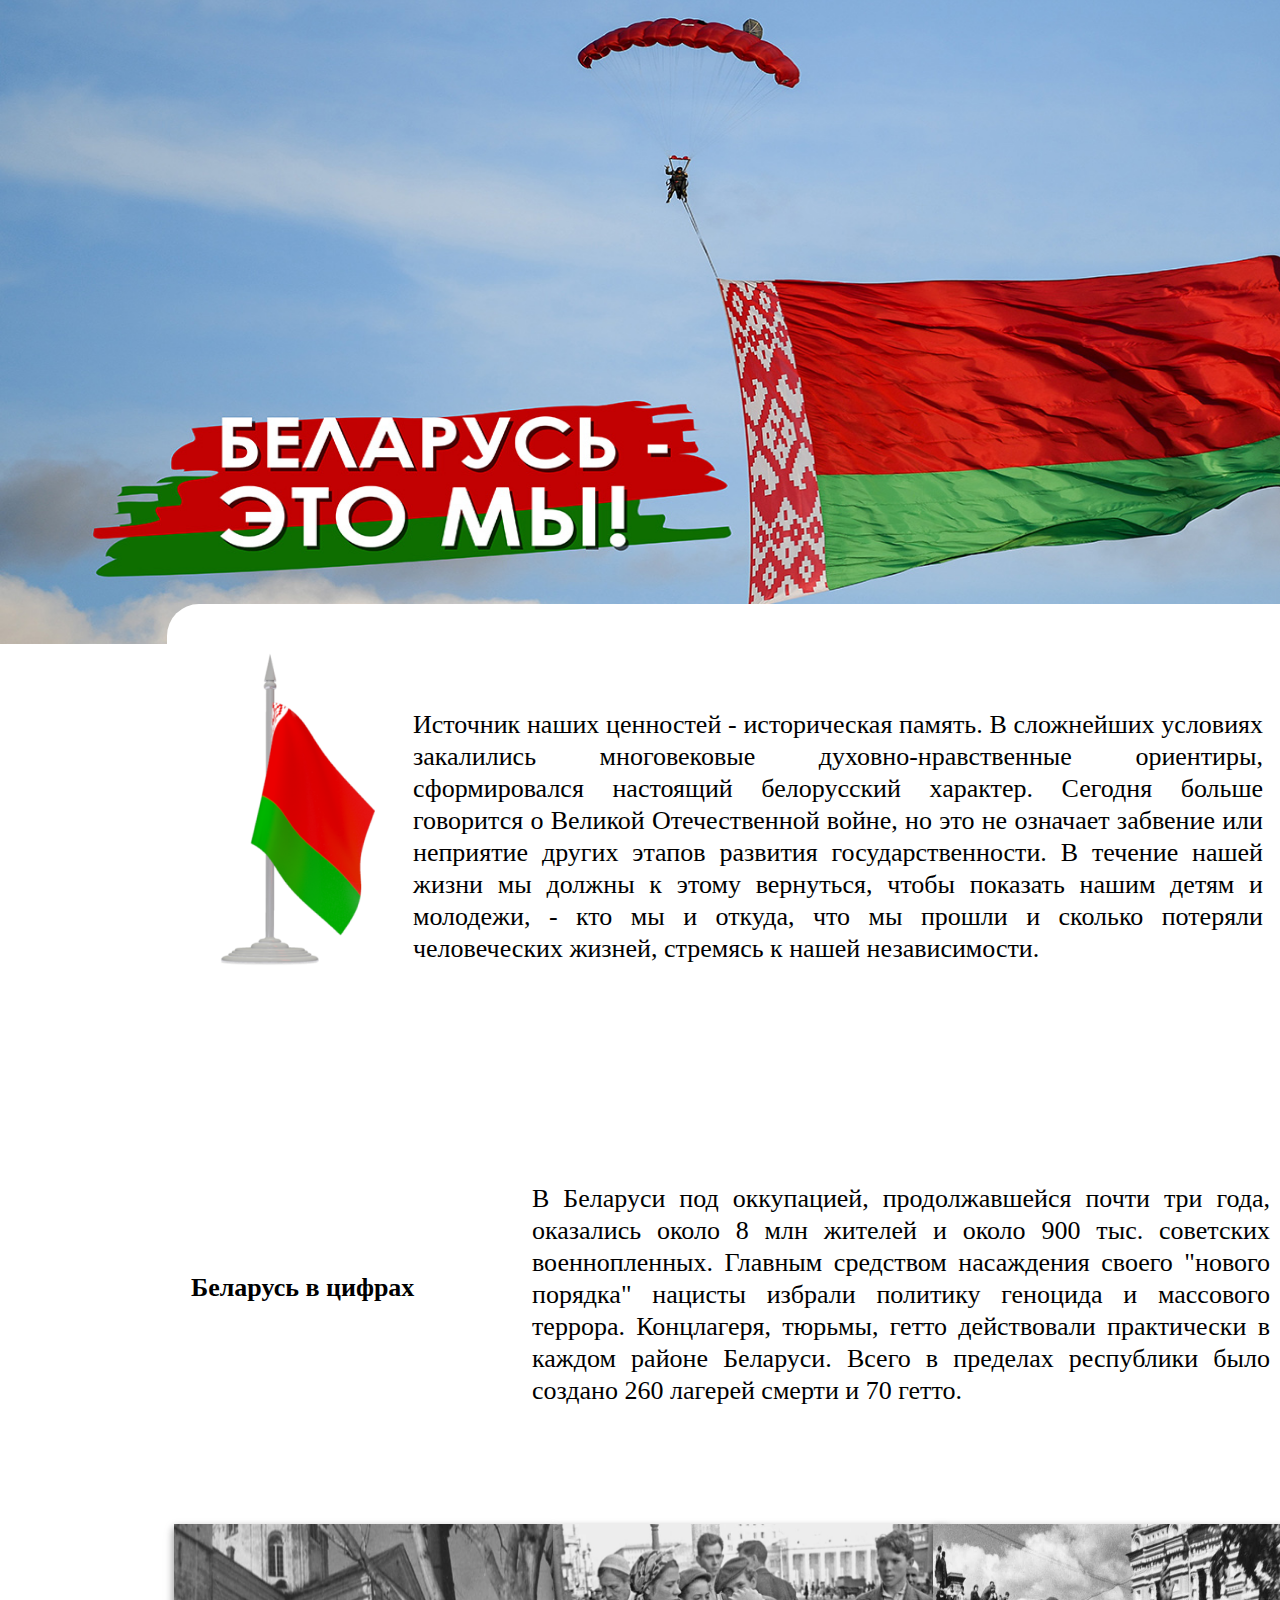
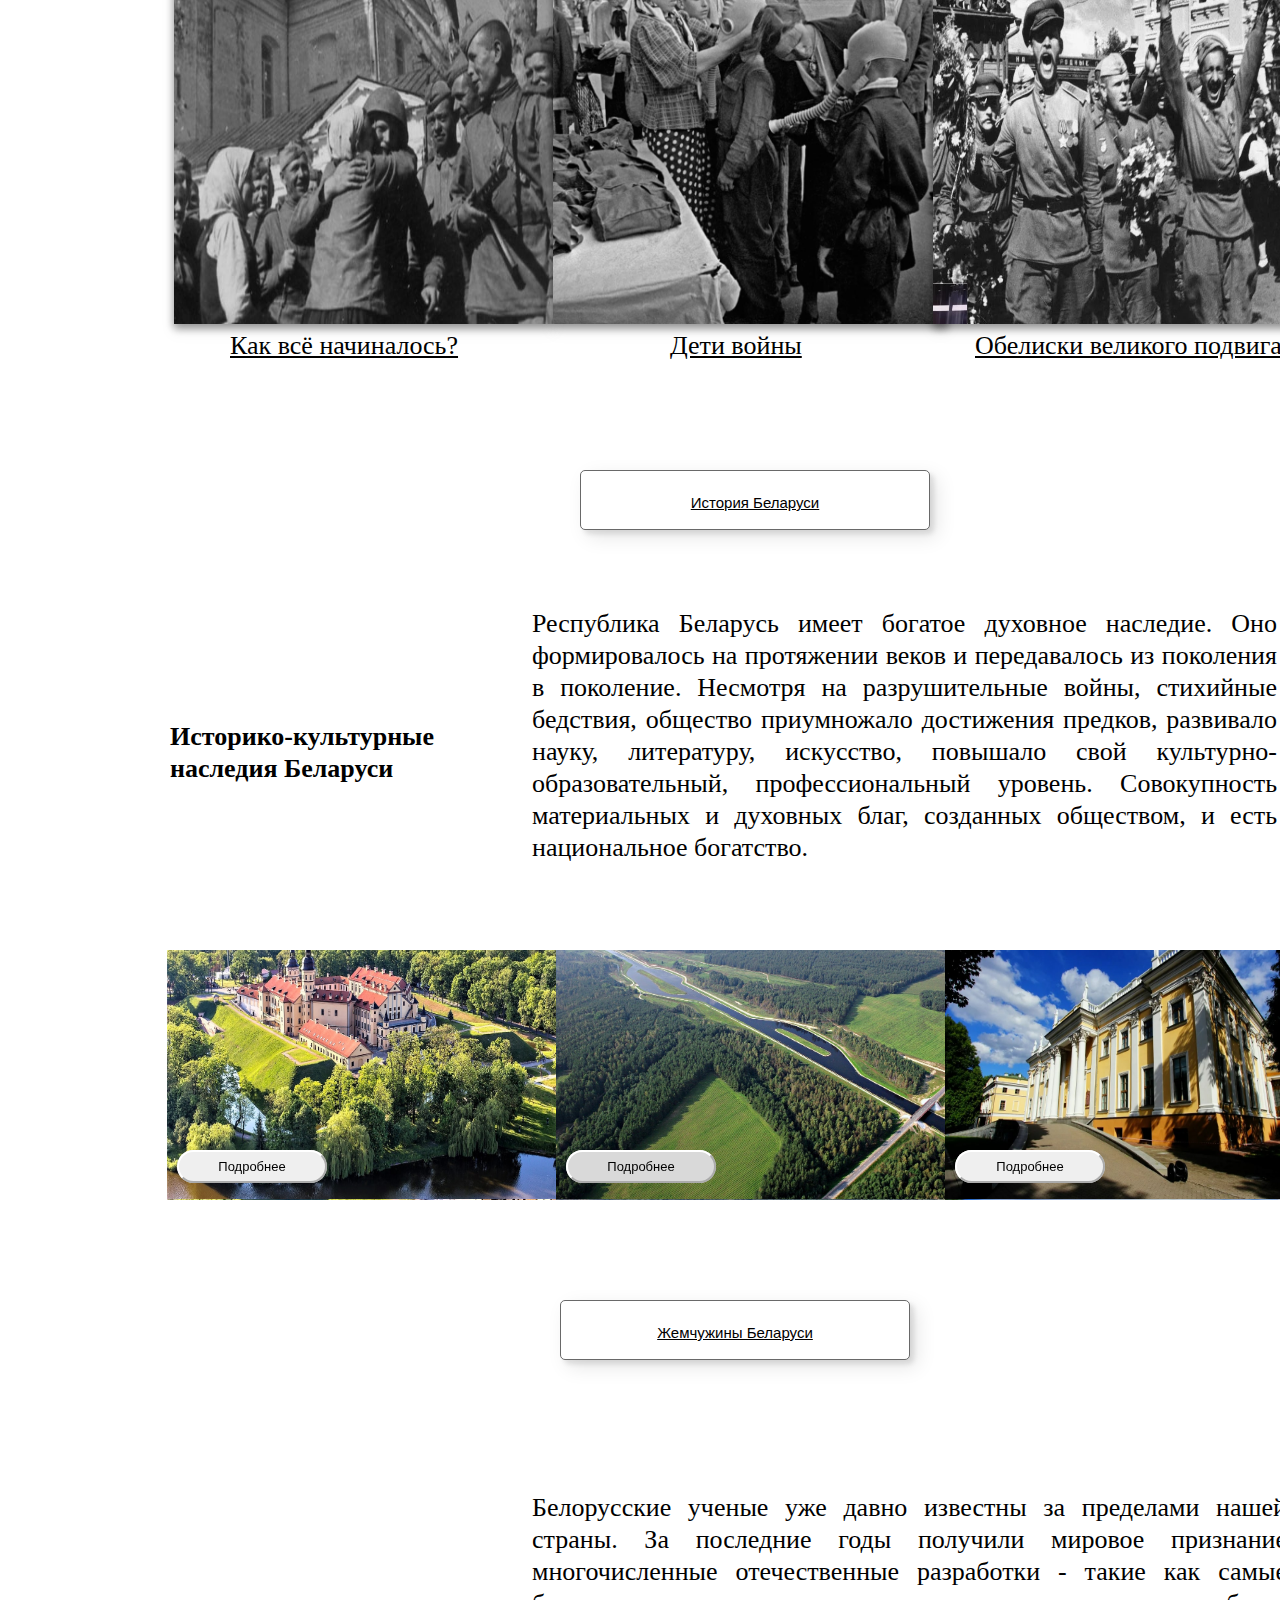
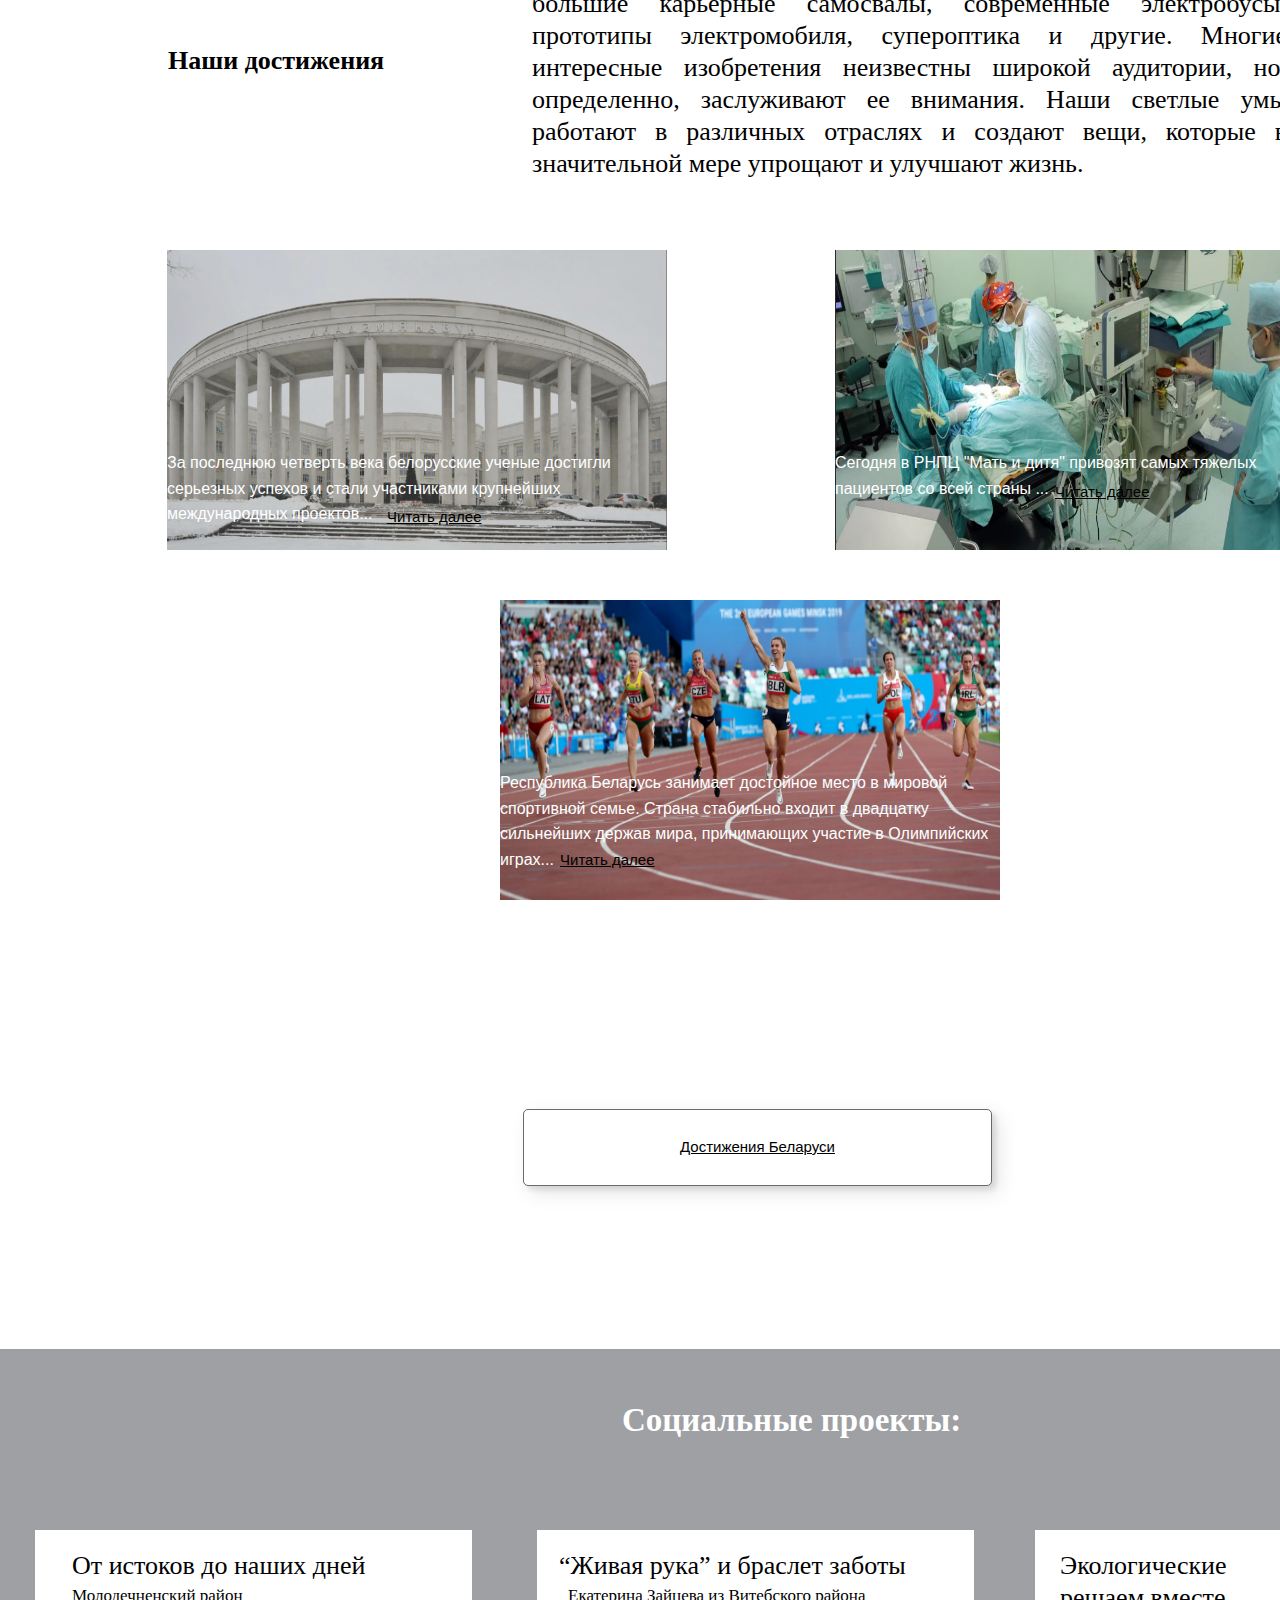
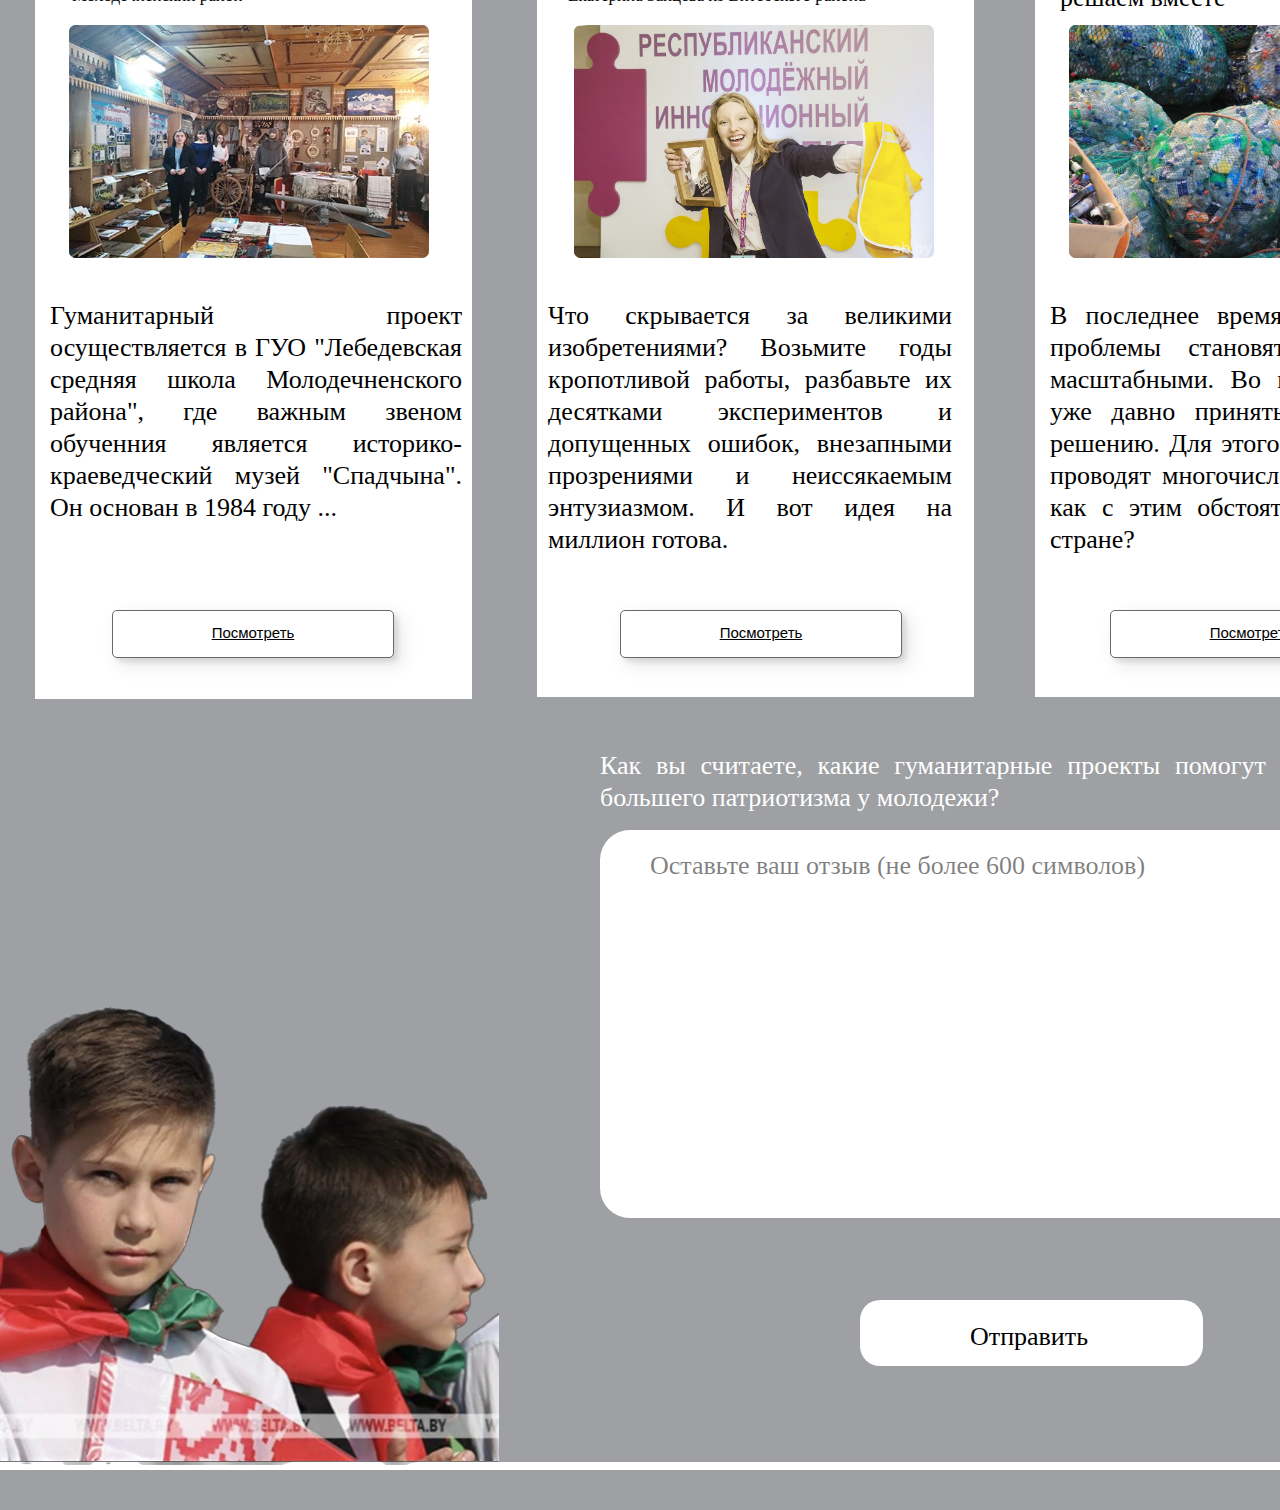
==== blr.html @ 34e5e0f8 "done" ====
<!DOCTYPE html>
<html lang="en">
<head>
    <meta charset="UTF-8">
    <title>Беларусь</title>
    <link rel="stylesheet" href="bllr.css">
    <link rel="stylesheet" href="itc-slider.css">
    <link rel="stylesheet" href="slider2.css">
    <script src="itc-slider.js" defer ></script>
    <style>
        *,
        *::before,
        *::after {
            box-sizing: border-box;
        }

        body {
            margin: 0;
            font-family: -apple-system, BlinkMacSystemFont, 'Segoe UI', Roboto,
            'Helvetica Neue', Arial, sans-serif, 'Apple Color Emoji', 'Segoe UI Emoji',
            'Segoe UI Symbol';
        }
        .slider_wrap * {
            box-sizing: border-box;
            -moz-box-sizing: border-box;
            -webkit-box-sizing: border-box;
        }
        .slider-item img { max-width: 100%;}

        .container {
            max-width: 700px;
            margin: 0 auto;
        }

        .slider__wrapper {
            overflow: hidden;
        }

        .slider__item {
            flex: 0 0 33.3333333333%;
            max-width: 33.3333333333%;
            height: 250px;
            display: flex;
            justify-content: center;
            align-items: center;
            color: rgba(255,255,255, 0.8);
            font-size: 7rem;
        }

        .slider__item:nth-child(1) {
        }

        .slider__item:nth-child(2) {
        }

        .slider__item:nth-child(3) {
        }

        .slider__item:nth-child(4) {
        }

        .slider__item:nth-child(5) {
        }
    </style>

</head>
<body>
<img class="fon1" src="fon.jpg" alt="">

<div class="bigt1"></div>
<img class="flag" src="flag.png" alt="">
<div class="txt4">Источник наших ценностей - историческая память. В сложнейших условиях закалились многовековые духовно-нравственные ориентиры, сформировался настоящий белорусский характер. Сегодня больше говорится о Великой Отечественной войне, но это не означает забвение или неприятие других этапов развития государственности. В течение нашей жизни мы должны к этому вернуться, чтобы показать нашим детям и молодежи, - кто мы и откуда, что мы прошли и сколько потеряли человеческих жизней, стремясь к нашей независимости.</div>
<div class="txt5">Беларусь в цифрах</div>
<div class="txt6">В Беларуси под оккупацией, продолжавшейся почти три года, оказались около 8 млн жителей и около 900 тыс. советских военнопленных. Главным средством насаждения своего "нового порядка" нацисты избрали политику геноцида и массового террора. Концлагеря, тюрьмы, гетто действовали практически в каждом районе Беларуси. Всего в пределах республики было создано 260 лагерей смерти и 70 гетто.</div>
<img class="foto1" src="php3.jpg" alt="">
<img class="foto2" src="php1.jpg" alt="">
<img class="foto3" src="php2.jpg" alt="">
<a href="nachalo.html" class="txtf1">Как всё начиналось?</a>
<a href="index.html" class="txtf2">Дети войны</a>
<a href="obeliski.html" class="txtf3">Обелиски великого подвига</div>
<a href="https://www.youtube.com/watch?v=dDoHFLWP3jY&feature=youtu.be" class="custom-btn btn-1">История Беларуси</a>
<div class="txt7">Историко-культурные наследия Беларуси </div>
<div class="txt8">Республика Беларусь имеет богатое духовное наследие. Оно формировалось на протяжении веков и передавалось из поколения в поколение. Несмотря на разрушительные войны, стихийные бедствия, общество приумножало достижения предков, развивало науку, литературу, искусство, повышало свой культурно-образовательный, профессиональный уровень. Совокупность материальных и духовных благ, созданных обществом, и есть национальное богатство. </div>

<!-- Модальный -->
<div id="myModal" class="modal">

    <!-- Модальное содержание -->
    <div class="modal-content">
        <span class="close">&times;</span>
        <p>Самая популярная достопримечательность Беларуси, резиденция известного рода Радзивиллов, внесенная в Список всемирного наследия ЮНЕСКО, является выдающимся примером оборонительного зодчества XVI-XVII веков. Сочетание готики, барокко и ренессанса сделало замок уникальным сооружением в Европе.</p>
    </div>

</div>
<div id="myModal_1" class="modal">

    <!-- Модальное содержание -->
    <div class="modal-content">
        <span class="close">&times;</span>
        <p>Чудо инженерной мысли ХIХ века - искусственный водный путь, связавший Балтийское и Черное моря - входит в мировую тройку наравне с каналом Гота в Швеции и Каледонским в Великобритании. Здесь можно увидеть уникальные гидротехнические сооружения, отправиться в путешествие на теплоходе или байдарке по живописным и экологически чистым местам.</p>
    </div>

</div>
<div id="myModal_2" class="modal">

    <!-- Модальное содержание -->
    <div class="modal-content">
        <span class="close">&times;</span>
        <p>Гомельский дворец, возвышающийся на берегу реки, некогда принадлежал одному из фаворитов Екатерины II - графу Петру Румянцеву-Задунайскому. В XIX веке имение купил известный полководец Иван Паскевич, собравший здесь богатейшую коллекцию произведений искусства и антиквариата. Последней владелицей резиденции была княгиня Ирина Паскевич - автор первого перевода романа Льва Толстого "Война и мир" на французский язык.</p>
    </div>

</div>
<div id="myModal_3" class="modal">

    <!-- Модальное содержание -->
    <div class="modal-content">
        <span class="close">&times;</span>
        <p>Собор Софии Премудрости Божией - один из самых ранних православных храмов в Европе и первый каменный в Беларуси, претендует на внесение в Список всемирного наследия ЮНЕСКО. Возведенный в 1044 - 1066 годах по распоряжению князя Всеслава Чародея, он олицетворял независимое и могущественное Полоцкое княжество. Собор появился после своих "старших сестер" в Киеве и Новгороде, построенных по образцу собора в Константинополе, и стал четвертым в мире храмом Святой Софии.</p>
    </div>

</div>
<div id="myModal_4" class="modal">

    <!-- Модальное содержание -->
    <div class="modal-content">
        <span class="close">&times;</span>
        <p>За сказочную красоту и особую утонченность неоготический замок в Коссово называли "рыцарской грезой". На протяжении столетий им владели влиятельные династии: Хрептовичи, Сангушки, Флемминги, Чарторыйские, Сапеги. Но "золотой век" имения наступил во времена богатого промышленника графа Вандолина Пусловского, который первым в Беларуси внедрил в производство паровую машину.</p>
    </div>

</div>
<div class="container">
    <div class="slider" data-slider="itc-slider" data-loop="true">
        <div class="slider__wrapper">
            <div class="slider__items">
                <div class="slider__item">
                    <div class="slf1">
                        <img class="f1" src="sl1.jpg" alt="">
                        <div class="trg1"></div>
                        <button class="cont" id="myBtn">Подробнее</button>
                    </div>
                </div>
                <div class="slider__item">
                    <div class="slf2">
                        <img class="f2" src="sl2.jpg" alt="">
                        <div class="trg2"></div>
                        <button class="cont_1" id="myBtn_1">Подробнее</button>
                    </div>
                </div>
                <div class="slider__item">
                    <div class="slf3">
                        <img class="f3" src="sl3.jpg" alt="">
                        <div class="trg3"></div>
                        <button class="cont_2" id="myBtn_2">Подробнее</button>
                    </div>
                </div>
                <div class="slider__item">
                    <div class="slf4">
                        <img class="f4" src="sl4.jpg" alt="">
                        <div class="trg4"></div>
                        <button class="cont_3" id="myBtn_3">Подробнее</button>
                    </div>
                </div>
                <div class="slider__item">
                    <div class="slf5">
                        <img class="f5" src="sl5.jpg" alt="">
                        <div class="trg5"></div>
                        <button class="cont_4" id="myBtn_4">Подробнее</button>
                    </div>
                </div>
            </div>
        </div>
        <button class="slider__control" data-slide="next"></button>
    </div>

</div>
<a  href="https://www.youtube.com/watch?v=27J92pxKyrw&feature=youtu.be" class="custom-btnn btn-2">Жемчужины Беларуси</a>

<a href="https://www.youtube.com/watch?v=vyTHrVzmOT0&feature=youtu.be" class="custom-btnnn btn-3">Достижения Беларуси</a>

<div class="txt21">Наши достижения</div>
<div class="txt22">Белорусские ученые уже давно известны за пределами нашей страны. За последние годы получили мировое признание многочисленные отечественные разработки - такие как самые большие карьерные самосвалы, современные электробусы, прототипы электромобиля, супероптика и другие. Многие интересные изобретения неизвестны широкой аудитории, но, определенно, заслуживают ее внимания.
    Наши светлые умы работают в различных отраслях и создают вещи, которые в значительной мере упрощают и улучшают жизнь.</div>

<div class="ssilka1">
    <img class="razm" src="nayka.png" alt="">
    <div class="stat">За последнюю четверть века белорусские ученые достигли серьезных успехов и стали участниками крупнейших международных проектов...</div>
    <a href="nayka2.html" class="but2">Читать далее</a>
</div>

<div class="ssilka2">
    <img class="razm" src="medicine.png" alt="">
    <div class="med">Сегодня в РНПЦ "Мать и дитя" привозят самых тяжелых пациентов со всей страны ...</div>
    <a href="nayka.html" class="but3">Читать далее</a>
</div>
<div class="ssilka3">
    <img class="razm" src="sport.png" alt="">
    <div class="sport">Республика Беларусь занимает достойное место в мировой спортивной семье. Страна стабильно входит в двадцатку сильнейших держав мира, принимающих участие в Олимпийских играх...</div>
    <a href="sport.html" class="but4">Читать далее</a>
</div>



<div class="niz"></div>
<div class="niz2"></div>
<div class="bud">Социальные проекты:</div>
<div class="triangle4"></div>
<img class="lydi" src="lydi.jpg" alt="">
<div class="txt40">От истоков до наших дней </div>
<div class="txt41">Молодечненский район</div>
<div class="txt42">Гуманитарный проект осуществляется в ГУО "Лебедевская средняя школа Молодечненского района", где важным звеном обученния является историко-краеведческий музей "Спадчына". Он основан в 1984 году ...</div>

<a href="https://www.belarus.by/ru/press-center/humanitarian-cooperation/projects/gumanitarnyj-proekt-ot-istokov-do-nashix-dnej_i_0000145325.html" class="custom-btnnnnnn btn-6">Посмотреть</a>



<div class="triangle5"></div>
<div class="txt50">“Живая рука” и браслет заботы </div>
<img class="baba" src="baba.jpg" alt="">
<div class="txt51">Екатерина Зайцева из Витебского района</div>
<div class="txt52">Что скрывается за великими изобретениями? Возьмите годы кропотливой работы, разбавьте их десятками экспериментов и допущенных ошибок, внезапными прозрениями и неиссякаемым энтузиазмом. И вот идея на миллион готова. </div>

<a href="https://www.sb.by/articles/nuzhno-nou-khau-ono-u-nas-est.html" class="custom-btnnnn btn-4">Посмотреть</a>

<div class="triangle6"></div>
<div class="txt60">Экологические проблемы-решаем вместе</div>
<div class="txt61">В последнее время экологические проблемы становятся все более масштабными. Во многих странах уже давно приняты меры по их решению. Для этого издают законы, проводят многочисленные акции. А как с этим обстоят дела в нашей стране?</div>

<a href="https://teenage.by/article/reshaem-jekologicheskie-problemy-vmeste" class="custom-btnnnnn btn-5">Посмотреть</a>
<img class="gryaz" src="gryaz.jpg" alt="">


<div class="opros">Как вы считаете, какие гуманитарные проекты помогут в развитии большего патриотизма у молодежи?</div>
<img class="sticker" src="sticker.webp" alt="">
<div class="opros1"></div>
<div class="opros2">Оставьте ваш отзыв (не более 600 символов)</div>
<div class="opros3"></div>
<div class="opros4">Отправить</div>


<script src="slider2.js"></script>
<script src="modal.js"></script>
</body>
</html>
---- bllr.css ----
body {
    margin: 0;
    font-size: 15px;
    line-height: 1.6;
    box-sizing: border-box;
}
.block1{
    left: 500px;
}
.container{
    width: 100%;
    max-width: 1440px;
    margin: 0 auto;
}
.fon1{
    /* 23-09-20-7 1 */

    position: absolute;
    width: 1518px;
    height: 665px;
    left: 0px;
    top: -21px;

}
.triangle1{
    /* Rectangle 22 */

    position: absolute;
    width: 267px;
    height: 45px;
    left: 21px;
    top: 536px;

    background: #D9D9D9;

}
.triangle2{
    /* Rectangle 21 */

    position: absolute;
    width: 267px;
    height: 45px;
    left: 309px;
    top: 536px;

    background: #D9D9D9;

}
.triangle3{
    /* Rectangle 20 */

    position: absolute;
    width: 267px;
    height: 45px;
    left: 597px;
    top: 536px;

    background: #D9D9D9;

}
.txt1{
    /* Беларусь в цифрах */

    position: absolute;
    width: 260px;
    height: 32px;
    left: 22px;
    top: 543px;

    font-family: 'Montserrat';
    font-style: normal;
    font-weight: 400;
    font-size: 26px;
    line-height: 32px;
    /* identical to box height */

    color: #000000;


}
.txt2{
    /* Наследия Беларуси */

    position: absolute;
    width: 271px;
    height: 32px;
    left: 309px;
    top: 543px;

    font-family: 'Montserrat';
    font-style: normal;
    font-weight: 400;
    font-size: 26px;
    line-height: 32px;
    /* identical to box height */

    color: #000000;


}
.txt3{
    /* Наши достижения */

    position: absolute;
    width: 252px;
    height: 32px;
    left: 597px;
    top: 543px;

    font-family: 'Montserrat';
    font-style: normal;
    font-weight: 400;
    font-size: 26px;
    line-height: 32px;
    /* identical to box height */

    color: #000000;
}
.bigt1{
    /* Rectangle 2 */

    position: absolute;
    width: 1167px;
    height: 4002px;
    left: 167px;
    top: 604px;

    background: #FFFFFF;
    border-radius: 32px;

}
.txt4{
    /* Источник наших ценностей - историческая память. В сложнейших условиях закалились многовековые духовно-нравственные ориентиры, сформировался настоящий белорусский характер. Сегодня больше говорится о Великой Отечественной войне, но это не означает забвение или неприятие других этапов развития государственности. В течение нашей жизни мы должны к этому вернуться, чтобы показать нашим детям и молодежи, - кто мы и откуда, что мы прошли и сколько потеряли человеческих жизней, стремясь к нашей независимости. */

    position: absolute;
    width: 850px;
    height: 320px;
    left: 413px;
    top: 709px;

    font-family: 'Montserrat';
    font-style: normal;
    font-weight: 400;
    font-size: 26px;
    line-height: 32px;
    text-align: justify;

    color: #000000;
}
.flag{
    /* by_flagpole_640 1 */

    position: absolute;
    width: 178px;
    height: 354px;
    left: 199px;
    top: 635px;
}
.txt5{
    /* Беларусь в цифрах */

    position: absolute;
    width: 268px;
    height: 32px;
    left: 191px;
    top: 1272px;

    font-family: 'Montserrat';
    font-style: normal;
    font-weight: 600;
    font-size: 26px;
    line-height: 32px;
    /* identical to box height */

    color: #000000;
}
.txt6{
    /* В Беларуси под оккупацией, продолжавшейся почти три года, оказались около 8 млн жителей и около 900 тыс. советских военнопленных. Главным средством насаждения своего "нового порядка" нацисты избрали политику геноцида и массового террора. Концлагеря, тюрьмы, гетто действовали практически в каждом районе Беларуси. Всего в пределах республики было создано 260 лагерей смерти и 70 гетто. */

    position: absolute;
    width: 738px;
    height: 288px;
    left: 532px;
    top: 1183px;

    font-family: 'Montserrat';
    font-style: normal;
    font-weight: 400;
    font-size: 26px;
    line-height: 32px;
    text-align: justify;

    color: #000000;
}
.foto1{
    /* Rectangle 3 */

    position: absolute;
    width: 379px;
    height: 400px;
    left: 174px;
    top: 1524px;


    filter: drop-shadow(0px 4px 4px rgba(0, 0, 0, 0.25)) drop-shadow(0px 4px 4px rgba(0, 0, 0, 0.25));

}
.foto2{
    /* Rectangle 4 */

    position: absolute;
    width: 395px;
    height: 400px;
    left: 553px;
    top: 1524px;

    filter: drop-shadow(0px 4px 4px rgba(0, 0, 0, 0.25)) drop-shadow(0px 4px 4px rgba(0, 0, 0, 0.25));

}
.foto3{
    /* Rectangle 5 */

    position: absolute;
    width: 393px;
    height: 400px;
    left: 933px;
    top: 1524px;

    filter: drop-shadow(0px 4px 4px rgba(0, 0, 0, 0.25)) drop-shadow(0px 4px 4px rgba(0, 0, 0, 0.25));

}
.txtf1{
    /* Как всё начиналось? */

    position: absolute;
    width: 283px;
    height: 32px;
    left: 230px;
    top: 1930px;

    font-family: 'Montserrat';
    font-style: normal;
    font-weight: 400;
    font-size: 26px;
    line-height: 32px;
    /* identical to box height */

    color: #000000;


}
.txtf2{
    /* Дети войны */

    position: absolute;
    width: 161px;
    height: 32px;
    left: 670px;
    top: 1930px;

    font-family: 'Montserrat';
    font-style: normal;
    font-weight: 400;
    font-size: 26px;
    line-height: 32px;
    /* identical to box height */

    color: #000000;


}
.txtf3{
    /* Обелиски великого подвига */

    position: absolute;
    width: 404px;
    height: 32px;
    left: 975px;
    top: 1930px;

    font-family: 'Montserrat';
    font-style: normal;
    font-weight: 400;
    font-size: 26px;
    line-height: 32px;
    /* identical to box height */

    color: #000000;


}

.custom-btn {
    text-align: center;
    top: 2070px;
    left: 580px;
    padding: 20px 40px;
    width: 350px;
    height: 60px;
    color: #fff;
    border-radius: 5px;

    font-family: 'Lato', sans-serif;
    font-weight: 500;
    cursor: pointer;
    transition: all 0.3s ease;
    position: relative;
    display: inline-block;
    box-shadow:inset 2px 2px 2px 0px rgba(255,255,255,.5),
    7px 7px 20px 0px rgba(0,0,0,.1),
    4px 4px 5px 0px rgba(0,0,0,.1);
    outline: none;
}
.btn-1 {
    background: white;
    background: white;
    color: black;
    border: 1px solid dimgray;

}
.btn-1:hover {
    background: dimgray;
    color:white;
    border: 1px solid dimgray;

}
.custom-btnn {
    position: absolute;
    display: flex;
    align-items: center;
    justify-content: center;
    padding: 20px 40px;
    width: 350px;
    height: 60px;
    left: 560px;
    top: 2900px;
    text-align: center;
    border-radius: 5px;
    font-family: 'Lato', sans-serif;
    font-weight: 500;
    cursor: pointer;
    transition: all 0.3s ease;
    display: inline-block;
    box-shadow:inset 2px 2px 2px 0px rgba(255,255,255,.5),
    7px 7px 20px 0px rgba(0,0,0,.1),
    4px 4px 5px 0px rgba(0,0,0,.1);
    outline: none;
}
.btn-2 {
    background: white;
    background: white;
    color: black;
    border: 1px solid dimgray;

}
.btn-2:hover {
    background: dimgray;
    color:white;
    border: 1px solid dimgray;

}
.custom-btnnn {
    position: absolute;
    width: 469px;
    height: 77px;
    left: 523px;
    top: 4309px;
    padding: 25px 40px;
    display: flex;
    text-align: center;
    align-items: center;
    justify-content: center;

    border-radius: 5px;
    font-family: 'Lato', sans-serif;
    font-weight: 500;
    cursor: pointer;
    transition: all 0.3s ease;
    display: inline-block;
    box-shadow:inset 2px 2px 2px 0px rgba(255,255,255,.5),
    7px 7px 20px 0px rgba(0,0,0,.1),
    4px 4px 5px 0px rgba(0,0,0,.1);
    outline: none;
}
.btn-3 {
    background: white;
    background: white;
    color: black;
    border: 1px solid dimgray;

}
.btn-3:hover {
    background: dimgray;
    color:white;
    border: 1px solid dimgray;

}
.custom-btnnnn {
    position: absolute;
    width: 282px;
    height: 48px;
    left: 620px;
    top: 5410px;
    display: flex;
    text-align: center;
    align-items: center;
    justify-content: center;

    background: #ED8C8C;
    border-radius: 5px;
    padding: 10px 25px;
    font-family: 'Lato', sans-serif;
    font-weight: 500;
    cursor: pointer;
    transition: all 0.3s ease;

    display: inline-block;
    box-shadow:inset 2px 2px 2px 0px rgba(255,255,255,.5),
    7px 7px 20px 0px rgba(0,0,0,.1),
    4px 4px 5px 0px rgba(0,0,0,.1);
    outline: none;
}
.btn-4 {
    background: white;
    color: black;
    border: 1px solid dimgray;

}
.btn-4:hover {
    background: #ED8C8C;
    color:white;
    border: 1px solid dimgray;

}
.custom-btnnnnn{
    position: absolute;
    width: 282px;
    height: 48px;
    left: 1110px;
    top: 5410px;
    display: flex;
    align-items: center;
    justify-content: center;
    text-align: center;

    background: #ED8C8C;
    border-radius: 5px;
    padding: 10px 25px;
    font-family: 'Lato', sans-serif;
    font-weight: 500;
    cursor: pointer;
    transition: all 0.3s ease;

    display: inline-block;
    box-shadow:inset 2px 2px 2px 0px rgba(255,255,255,.5),
    7px 7px 20px 0px rgba(0,0,0,.1),
    4px 4px 5px 0px rgba(0,0,0,.1);
    outline: none;
}
.btn-5 {
    background: white;
    color: black;
    border: 1px solid dimgray;

}
.btn-5:hover {
    background: #ED8C8C;
    color:white;
    border: 1px solid dimgray;

}
.custom-btnnnnnn {
    text-align: center;
    position: absolute;
    display: flex;
    align-items: center;
    text-align: center;
    justify-content: center;
    width: 282px;
    height: 48px;
    left: 112px;
    top: 5410px;

    border-radius: 5px;
    padding: 10px 25px;
    font-family: 'Lato', sans-serif;
    font-weight: 500;
    cursor: pointer;
    transition: all 0.3s ease;
    display: inline-block;
    box-shadow:inset 2px 2px 2px 0px rgba(255,255,255,.5),
    7px 7px 20px 0px rgba(0,0,0,.1),
    4px 4px 5px 0px rgba(0,0,0,.1);
    outline: none;
}
.btn-6 {
    background: white;
    background: white;
    color: black;
    border: 1px solid dimgray;

}
.btn-6:hover {
    background: #ED8C8C;
    color:white;
    border: 1px solid dimgray;

}
.custom-btnnnnnnn {
    text-align: center;
    display: flex;
    align-items: center;
    justify-content: center;
    top: 2070px;
    left: 580px;
    width: 350px;
    height: 60px;
    color: #fff;
    border-radius: 5px;
    padding: 10px 25px;
    font-family: 'Lato', sans-serif;
    font-weight: 500;
    cursor: pointer;
    transition: all 0.3s ease;
    position: relative;
    display: inline-block;
    box-shadow:inset 2px 2px 2px 0px rgba(255,255,255,.5),
    7px 7px 20px 0px rgba(0,0,0,.1),
    4px 4px 5px 0px rgba(0,0,0,.1);
    outline: none;
}
.btn-7 {
    background: white;
    color: black;
    border: 1px solid dimgray;

}
.btn-7:hover {
    background: dimgray;
    color:white;
    border: 1px solid dimgray;

}
.txt7{
    /* Историко-культурные наследия Беларуси */

    position: absolute;
    width: 310px;
    height: 64px;
    left: 170px;
    top: 2321px;

    font-family: 'Montserrat';
    font-style: normal;
    font-weight: 600;
    font-size: 26px;
    line-height: 32px;

    color: #000000;


}
.txt8{
    /* Республика Беларусь имеет богатое духовное наследие. Оно формировалось на протяжении веков и передавалось из поколения в поколение. Несмотря на разрушительные войны, стихийные бедствия, общество приумножало достижения предков, развивало науку, литературу, искусство, повышало свой культурно-образовательный, профессиональный уровень. Совокупность материальных и духовных благ, созданных обществом, и есть национальное богатство. */

    position: absolute;
    width: 745px;
    height: 320px;
    left: 532px;
    top: 2208px;

    font-family: 'Montserrat';
    font-style: normal;
    font-weight: 400;
    font-size: 26px;
    line-height: 32px;
    text-align: justify;

    color: #000000;


}

.modal {
    display: none; /* Скрыто по умолчанию */
    position: fixed; /* Оставаться на месте */
    z-index: 1; /* Сидеть на вершине */
    left: 0;
    top: 0;
    width: 100%; /* Полная ширина */
    height: 100%; /* Полная высота */
    overflow: auto; /* Включите прокрутку, если это необходимо */
    background-color: rgb(0,0,0); /* Цвет запасной вариант */
    background-color: rgba(0,0,0,0.4); /* Черный с непрозрачностью */
}

/* Модальное содержание/коробка */
.modal-content {
    background-color: #fefefe;
    margin: 15% auto; /* 15% сверху и по центру */
    padding: 20px;
    border: 1px solid #888;
    width: 80%; /* Может быть больше или меньше, в зависимости от размера экрана */
}

/* Кнопка закрытия */
.close {
    color: #aaa;
    float: right;
    font-size: 28px;
    font-weight: bold;
}

.close:hover,
.close:focus {
    color: black;
    text-decoration: none;
    cursor: pointer;
}
.cont_1{
    position: absolute;
    top: 2100px;
    left: 200px;
    background: none;
}
.slf1{
    max-width: 389px;
    background: url("sl1.jpg");
}
.slf2{
    max-width: 389px;
    background: url("sl2.jpg");
}
.slf3{
    max-width: 389px;
    background: url("sl3.jpg");
}
.slf4{
    max-width: 389px;
    background: url("sl4.jpg");
}
.slf5{
    max-width: 389px;
    background: url("sl5.jpg");
}
.f1{
    width: 390px;
    height: 300px;
}
.f2{
    width: 389px;
    height: 300px;
}
.f3{
    width: 389px;
    height: 300px;
}
.f4{
    width: 389px;
    height: 300px;
}
.f5{
    width: 389px;
    height: 300px;
}
.trg1{
    /* Rectangle 25 */

    position: absolute;
    left: 10px;
    top: 200px;
    width: 150px;
    height: 33px;

    background: #D9D9D9;
    border-radius: 62px;

}
.trg2{
    /* Rectangle 25 */

    position: absolute;
    left: 10px;
    top: 200px;
    width: 150px;
    height: 33px;

    background: #D9D9D9;
    border-radius: 62px;


}
.trg3{
    /* Rectangle 25 */

    position: absolute;
    left: 10px;
    top: 200px;
    width: 150px;
    height: 33px;

    background: #D9D9D9;
    border-radius: 62px;


}
.trg4{
    /* Rectangle 25 */

    position: absolute;
    left: 10px;
    top: 200px;
    width: 150px;
    height: 33px;

    background: #D9D9D9;
    border-radius: 62px;


}
.trg5{
    /* Rectangle 25 */

    position: absolute;
    left: 10px;
    top: 200px;
    width: 150px;
    height: 33px;

    background: #D9D9D9;
    border-radius: 62px;


}
.cont{
    position: absolute;
    width: 150px;
    height: 33px;
    top: 200px;
    left: 10px;
    border-radius: 62px;
    border-color: white;
    font-size: 13px;
    font-family: Arial;
}
.cont_1{
    position: absolute;
    width: 150px;
    height: 33px;
    top: 200px;
    left: 10px;
    border-radius: 62px;
    border-color: white;
    font-size: 13px;
    font-family: Arial;
}
.cont_2{
    position: absolute;
    width: 150px;
    height: 33px;
    top: 200px;
    left: 10px;
    border-radius: 62px;
    border-color: white;
    font-size: 13px;
    font-family: Arial;
}
.cont_3{
    position: absolute;
    width: 150px;
    height: 33px;
    top: 200px;
    left: 10px;
    border-radius: 62px;
    border-color: white;
    font-size: 13px;
    font-family: Arial;
}
.cont_4{
    position: absolute;
    width: 150px;
    height: 33px;
    top: 200px;
    left: 10px;
    border-radius: 62px;
    border-color: white;
    font-size: 13px;
    font-family: Arial;
}
.t1{
    /* Подробнее */

    position: absolute;
    width: 158px;
    height: 41px;
    left: 35px;
    top: 200px;

    font-family: 'Montserrat';
    font-style: normal;
    font-weight: 400;
    font-size: 20px;
    line-height: 32px;
    text-align: justify;

    color: #000000;
}
.t2{
    /* Подробнее */

    position: absolute;
    width: 158px;
    height: 41px;
    left: 35px;
    top: 200px;

    font-family: 'Montserrat';
    font-style: normal;
    font-weight: 400;
    font-size: 20px;
    line-height: 32px;
    text-align: justify;

    color: #000000;
}
.t3{
    /* Подробнее */

    position: absolute;
    width: 158px;
    height: 41px;
    left: 35px;
    top: 200px;

    font-family: 'Montserrat';
    font-style: normal;
    font-weight: 400;
    font-size: 20px;
    line-height: 32px;
    text-align: justify;

    color: #000000;
}
.t4{
    /* Подробнее */

    position: absolute;
    width: 158px;
    height: 41px;
    left: 35px;
    top: 200px;

    font-family: 'Montserrat';
    font-style: normal;
    font-weight: 400;
    font-size: 20px;
    line-height: 32px;
    text-align: justify;

    color: #000000;
}
.t5{
    /* Подробнее */

    position: absolute;
    width: 158px;
    height: 41px;
    left: 35px;
    top: 200px;

    font-family: 'Montserrat';
    font-style: normal;
    font-weight: 400;
    font-size: 20px;
    line-height: 32px;
    text-align: justify;

    color: #000000;
}
.butt1{
    /* Rectangle 8 */

    position: absolute;
    width: 369px;
    height: 77px;
    left: 560px;
    top: 2900px;
    border-radius: 40px;

    border: darkgrey;
    background: beige;


}
.video{
    /* Кнопка с видео */

    position: absolute;
    width: 218px;
    height: 32px;
    left: 699px;
    top: 2923px;

    font-family: 'Montserrat';
    font-style: normal;
    font-weight: 600;
    font-size: 26px;
    line-height: 32px;
    /* identical to box height */

    color: #000000;
}
.video2{
    /* Кнопка с видео */

    position: absolute;
    width: 218px;
    height: 32px;
    left: 711px;
    top: 4332px;

    font-family: 'Montserrat';
    font-style: normal;
    font-weight: 600;
    font-size: 26px;
    line-height: 32px;
    /* identical to box height */

    color: #000000;


}
.but5{
    /* Rectangle 10 */

    position: absolute;
    width: 469px;
    height: 77px;
    left: 523px;
    top: 4309px;
    border-radius: 30px;

    background: rgba(130, 130, 130, 0.57);

}
.txt21{
    /* Наши достижения */

    position: absolute;
    width: 260px;
    height: 32px;
    left: 168px;
    top: 3245px;

    font-family: 'Montserrat';
    font-style: normal;
    font-weight: 600;
    font-size: 26px;
    line-height: 32px;
    /* identical to box height */

    color: #000000;


}
.txt22{
    /* Белорусские ученые уже давно известны за пределами нашей страны. За последние годы получили мировое признание многочисленные отечественные разработки - такие как самые большие карьерные самосвалы, современные электробусы, прототипы электромобиля, супероптика и другие. Многие интересные изобретения неизвестны широкой аудитории, но, определенно, заслуживают ее внимания. Наши светлые умы работают в различных отраслях и создают вещи, которые в значительной мере упрощают и улучшают жизнь. */

    position: absolute;
    width: 755px;
    height: 384px;
    left: 532px;
    top: 3092px;

    font-family: 'Montserrat';
    font-style: normal;
    font-weight: 400;
    font-size: 26px;
    line-height: 32px;
    text-align: justify;

    color: #000000;


}
.ssilka1{
    position: absolute;
    width: 500px;
    height: 300px;
    top: 3450px;
    left: 167px;
    background: #888888;
    border: none;
}
.ssilka2{
    position: absolute;
    width: 500px;
    height: 300px;
    top: 3450px;
    left: 835px;
    background: none;
}
.ssilka3{
    position: absolute;
    width: 500px;
    height: 300px;
    top: 3800px;
    left: 500px;
    background: none;
}
.med{
    position: absolute;
    top: 200px;
    font-family: Arial;
    font-size: 16px;
    color: white;
}
.sport{
    position: absolute;
    top: 170px;
    font-family: Arial;
    font-size: 16px;
    color: white;
}
.but3{
    position: absolute;
    width: 100px;
    height: 20px;
    top: 230px;
    left: 220px;
    border: none;
    border-radius: 20px;
    color: black;
}
.but4{
    position: absolute;
    width: 100px;
    height: 20px;
    top: 248px;
    left: 60px;
    border: none;
    border-radius: 20px;
    color: black;
}

.stat{
    position: absolute;
    top: 200px;
    font-family: Arial;
    font-size: 16px;
    color: white;

}
.razm{
    width: 500px;
    height: 300px;
    border: none;
}
.but2{
    position: absolute;
    width: 100px;
    height: 20px;
    top: 255px;
    left: 220px;
    border: none;
    border-radius: 20px;
    color: black;

}
.niz{
    /* Rectangle 11 */

    position: absolute;
    width: 1517px;
    height: 1713px;
    left: 0px;
    top: 4549px;

    background: rgba(72, 75, 82, 0.6);
    opacity: 0.88;

}
.post2{
    position: absolute;
    width: 369px;
    height: 77px;
    left: 560px;
    top: 2900px;
    border-radius: 40px;

}
.niz2{
    /* Rectangle 11 */

    position: absolute;
    width: 1517px;
    height: 40px;
    left: 0px;
    top: 6270px;

    background: rgba(72, 75, 82, 0.6);
    opacity: 0.88;

}
.bud{
    /* Мы - будущее страны! */

    position: absolute;
    width: 409px;
    height: 40px;
    left: 622px;
    top: 4600px;

    font-family: 'Montserrat';
    font-style: normal;
    font-weight: 800;
    font-size: 33px;
    line-height: 40px;
    text-align: justify;

    color: #FFFFFF;
}
.triangle4{
    /* Rectangle 12 */

    position: absolute;
    width: 437px;
    height: 769px;
    left: 35px;
    top: 4730px;

    background: #FFFFFF;

}
.triangle5{
    /* Rectangle 15 */

    position: absolute;
    width: 437px;
    height: 767px;
    left: 537px;
    top: 4730px;

    background: #FFFFFF;

}
.triangle6{
    /* Rectangle 16 */

    position: absolute;
    width: 437px;
    height: 767px;
    left: 1035px;
    top: 4730px;

    background: #FFFFFF;

}
.txt40{
    /* От истоков до наших дней */

    position: absolute;
    width: 360px;
    height: 30px;
    left: 72px;
    top: 4750px;

    font-family: 'Montserrat';
    font-style: normal;
    font-weight: 400;
    font-size: 26px;
    line-height: 32px;
    text-align: justify;

    color: #000000;


}
.txt41{
    /* Молодечненский район */

    position: absolute;
    width: 332px;
    height: 32px;
    left: 72px;
    top: 4785px;

    font-family: 'Montserrat';
    font-style: normal;
    font-weight: 200;
    font-size: 17px;
    line-height: 21px;
    text-align: justify;

    color: #000000;


}
.txt42{
    /* Гуманитарный проект осуществляется в ГУО "Лебедевская средняя школа Молодечненского района", где важным звеном обученния является историко-краеведческий музей "Спадчына". Он основан в 1984 году ... */

    position: absolute;
    width: 412px;
    height: 405px;
    left: 50px;
    top: 5100px;

    font-family: 'Montserrat';
    font-style: normal;
    font-weight: 400;
    font-size: 26px;
    line-height: 32px;
    text-align: justify;

    color: #000000;


}
.txt43{
    /* Посмотреть */

    position: absolute;
    width: 162px;
    height: 32px;
    left: 183px;
    top: 5420px;

    font-family: 'Montserrat';
    font-style: normal;
    font-weight: 400;
    font-size: 26px;
    line-height: 32px;
    /* identical to box height */
    text-align: justify;

    color: #000000;
}
.txt50{
    /* “Живая рука” и браслет заботы */

    position: absolute;
    width: 422px;
    height: 32px;
    left: 559px;
    top: 4750px;

    font-family: 'Montserrat';
    font-style: normal;
    font-weight: 400;
    font-size: 26px;
    line-height: 32px;
    /* identical to box height */
    text-align: justify;

    color: #000000;


}
.txt51{
    /* Екатерина Зайцева из Витебского района */

    position: absolute;
    width: 367px;
    height: 21px;
    left: 568px;
    top: 4785px;

    font-family: 'Montserrat';
    font-style: normal;
    font-weight: 200;
    font-size: 17px;
    line-height: 21px;
    /* identical to box height */
    text-align: justify;

    color: #000000;


}
.txt52{
    /* Что скрывается за великими изобретениями? Возьмите годы кропотливой работы, разбавьте их десятками экспериментов и допущенных ошибок, внезапными прозрениями и неиссякаемым энтузиазмом. И вот идея на миллион готова. */

    position: absolute;
    width: 404px;
    height: 320px;
    left: 548px;
    top: 5100px;

    font-family: 'Montserrat';
    font-style: normal;
    font-weight: 400;
    font-size: 26px;
    line-height: 32px;
    text-align: justify;

    color: #000000;


}
.txt53{
    /* Посмотреть */

    position: absolute;
    width: 162px;
    height: 32px;
    left: 689px;
    top: 5420px;

    font-family: 'Montserrat';
    font-style: normal;
    font-weight: 400;
    font-size: 26px;
    line-height: 32px;
    /* identical to box height */
    text-align: justify;

    color: #000000;
}
.txt60{
    /* Экологические проблемы- решаем вместе */

    position: absolute;
    width: 368px;
    height: 64px;
    left: 1060px;
    top: 4750px;

    font-family: 'Montserrat';
    font-style: normal;
    font-weight: 400;
    font-size: 26px;
    line-height: 32px;
    text-align: justify;

    color: #000000;


}
.txt61{
    /* В последнее время экологические проблемы становятся все более масштабными. Во многих странах уже давно приняты меры по их решению. Для этого издают законы, проводят многочисленные акции. А как с этим обстоят дела в нашей стране? */

    position: absolute;
    width: 411px;
    height: 320px;
    left: 1050px;
    top: 5100px;
    font-family: 'Montserrat';
    font-style: normal;
    font-weight: 400;
    font-size: 26px;
    line-height: 32px;
    text-align: justify;

    color: #000000;


}
.txt62{
    /* Посмотреть */

    position: absolute;
    width: 162px;
    height: 32px;
    left: 1190px;
    top: 5420px;

    font-family: 'Montserrat';
    font-style: normal;
    font-weight: 400;
    font-size: 26px;
    line-height: 32px;
    /* identical to box height */
    text-align: justify;

    color: #000000;


}
.baba{
    /* 31f1b26732711bf2a35f92861cd10100 1 */

    position: absolute;
    width: 360px;
    height: 233px;
    left: 574px;
    top: 4825px;

    background: url(baba.jpg);
    border-radius: 7px;
}
.lydi{
    /* 002340_192502 1 */

    position: absolute;
    width: 360px;
    height: 233px;
    left: 69px;
    top: 4825px;

    background: url(lydi.jpg);
    border-radius: 7px;
}
.gryaz{
    /* 1564148681 1 */

    position: absolute;
    width: 366px;
    height: 233px;
    left: 1069px;
    top: 4825px;

    background: url(gryaz.jpg);
    border-radius: 7px;
}
.posm1{
    /* Rectangle 17 */

    position: absolute;
    width: 282px;
    height: 48px;
    left: 112px;
    top: 5410px;

    background: #ED8C8C;

}
.posm2{
    /* Rectangle 17 */

    position: absolute;
    width: 282px;
    height: 48px;
    left: 620px;
    top: 5410px;

    background: #ED8C8C;

}
.posm3{
    /* Rectangle 17 */

    position: absolute;
    width: 282px;
    height: 48px;
    left: 1110px;
    top: 5410px;

    background: #ED8C8C;
}
.opros{
    /* Как вы считаете, какие гуманитарные проекты помогут в развитии большего патриотизма у молодежи? */

    position: absolute;
    width: 808px;
    height: 64px;
    left: 600px;
    top: 5550px;

    font-family: 'Montserrat';
    font-style: normal;
    font-weight: 500;
    font-size: 26px;
    line-height: 32px;
    text-align: justify;

    color: #FFFFFF;
}
.opros1{
    /* Rectangle 23 */

    position: absolute;
    width: 839px;
    height: 388px;
    left: 600px;
    top: 5630px;

    background: #FFFFFF;
    border-radius: 30px;
}
.opros2{
    /* Оставьте ваш отзыв (не более 600 символов) */

    position: absolute;
    width: 594px;
    height: 32px;
    left: 650px;
    top: 5650px;

    font-family: 'Montserrat';
    font-style: normal;
    font-weight: 100;
    font-size: 26px;
    line-height: 32px;
    /* identical to box height */
    text-align: justify;

    color: rgba(0,0,0,0.5);
}
.opros3{
    /* Rectangle 24 */

    position: absolute;
    width: 343px;
    height: 66px;
    left: 860px;
    top: 6100px;

    background: #FFFFFF;
    border-radius: 20px;
}
.opros4{
    /* Отправить */

    position: absolute;
    width: 146px;
    height: 32px;
    left: 970px;
    top: 6121px;

    font-family: 'Montserrat';
    font-style: normal;
    font-weight: 400;
    font-size: 26px;
    line-height: 32px;
    /* identical to box height */
    text-align: justify;

    color: #000000;
}
.sticker{
    /* sticker 1 */

    position: absolute;
    width: 499px;
    height: 458px;
    left: 0px;
    top: 5807px;


}
---- itc-slider.css ----
/*!
* ItcSlider
*   site: https://itchief.ru/javascript/slider
*   github: https://github.com/itchief/ui-components
*
* Copyright 2018-2022 Alexander Maltsev
* Licensed under MIT (https://github.com/itchief/ui-components/blob/master/LICENSE)
*/

.slider {
    position: absolute;
    top: 2550px;
    left: 167px;
    height: 200px;
    width: 1167px;
}

.slider__container {
    margin: 0;
    border: 0;
    overflow: hidden;
}

.slider__wrapper {
    /* overflow: hidden; */
}

.slider__items {
    display: flex;
    transition: transform 0.5s ease;
    will-change: transform;
}

.slider_disable-transition {
    transition: none;
}

.slider__item {
    flex: 0 0 100%;
    max-width: 100%;

    user-select: none;
    will-change: transform;
}

/* кнопки влево и вправо */

.slider__control {
    position: absolute;
    top: 130px;
    display: flex;
    justify-content: center;
    align-items: center;
    width: 40px;
    height: 50px;
    color: #fff;
    text-align: center;
    background: rgb(0 0 0 / 20%);
    border: none;
    transform: translateY(-50%);
    cursor: pointer;
}

.slider__control_hide {
    display: none;
}

.slider__control[data-slide="prev"] {
    left: 0;
}

.slider__control[data-slide="next"] {
    right: 0;
}

.slider__control:hover,
.slider__control:focus {
    color: #fff;
    text-decoration: none;
    background: rgb(0 0 0 / 30%);
    outline: 0;
}

.slider__control::before {
    content: "";
    display: inline-block;
    width: 20px;
    height: 20px;
    background: transparent no-repeat center center;
    background-size: 100% 100%;
}

.slider__control[data-slide="prev"]::before {
    background-image: url("data:image/svg+xml;charset=utf8,%3Csvg xmlns='http://www.w3.org/2000/svg' fill='%23fff' viewBox='0 0 8 8'%3E%3Cpath d='M5.25 0l-4 4 4 4 1.5-1.5-2.5-2.5 2.5-2.5-1.5-1.5z'/%3E%3C/svg%3E");
}

.slider__control[data-slide="next"]::before {
    background-image: url("data:image/svg+xml;charset=utf8,%3Csvg xmlns='http://www.w3.org/2000/svg' fill='%23fff' viewBox='0 0 8 8'%3E%3Cpath d='M2.75 0l-1.5 1.5 2.5 2.5-2.5 2.5 1.5 1.5 4-4-4-4z'/%3E%3C/svg%3E");
}

/* индикаторы */

.slider__indicators {
    position: absolute;
    right: 0;
    bottom: 0;
    left: 0;
    z-index: 15;
    display: flex;
    justify-content: center;
    margin: 0 15%;
    padding-left: 0;
    list-style: none;
}

.slider__indicators li {
    flex: 0 1 auto;
    box-sizing: content-box;
    width: 30px;
    height: 5px;
    margin-right: 3px;
    margin-left: 3px;
    text-indent: -999px;
    background-color: rgb(255 255 255 / 50%);
    background-clip: padding-box;
    border-top: 15px solid transparent;
    border-bottom: 15px solid transparent;
    cursor: pointer;
}

.slider__indicators li.active {
    background-color: rgb(255 255 255 / 90%);
}
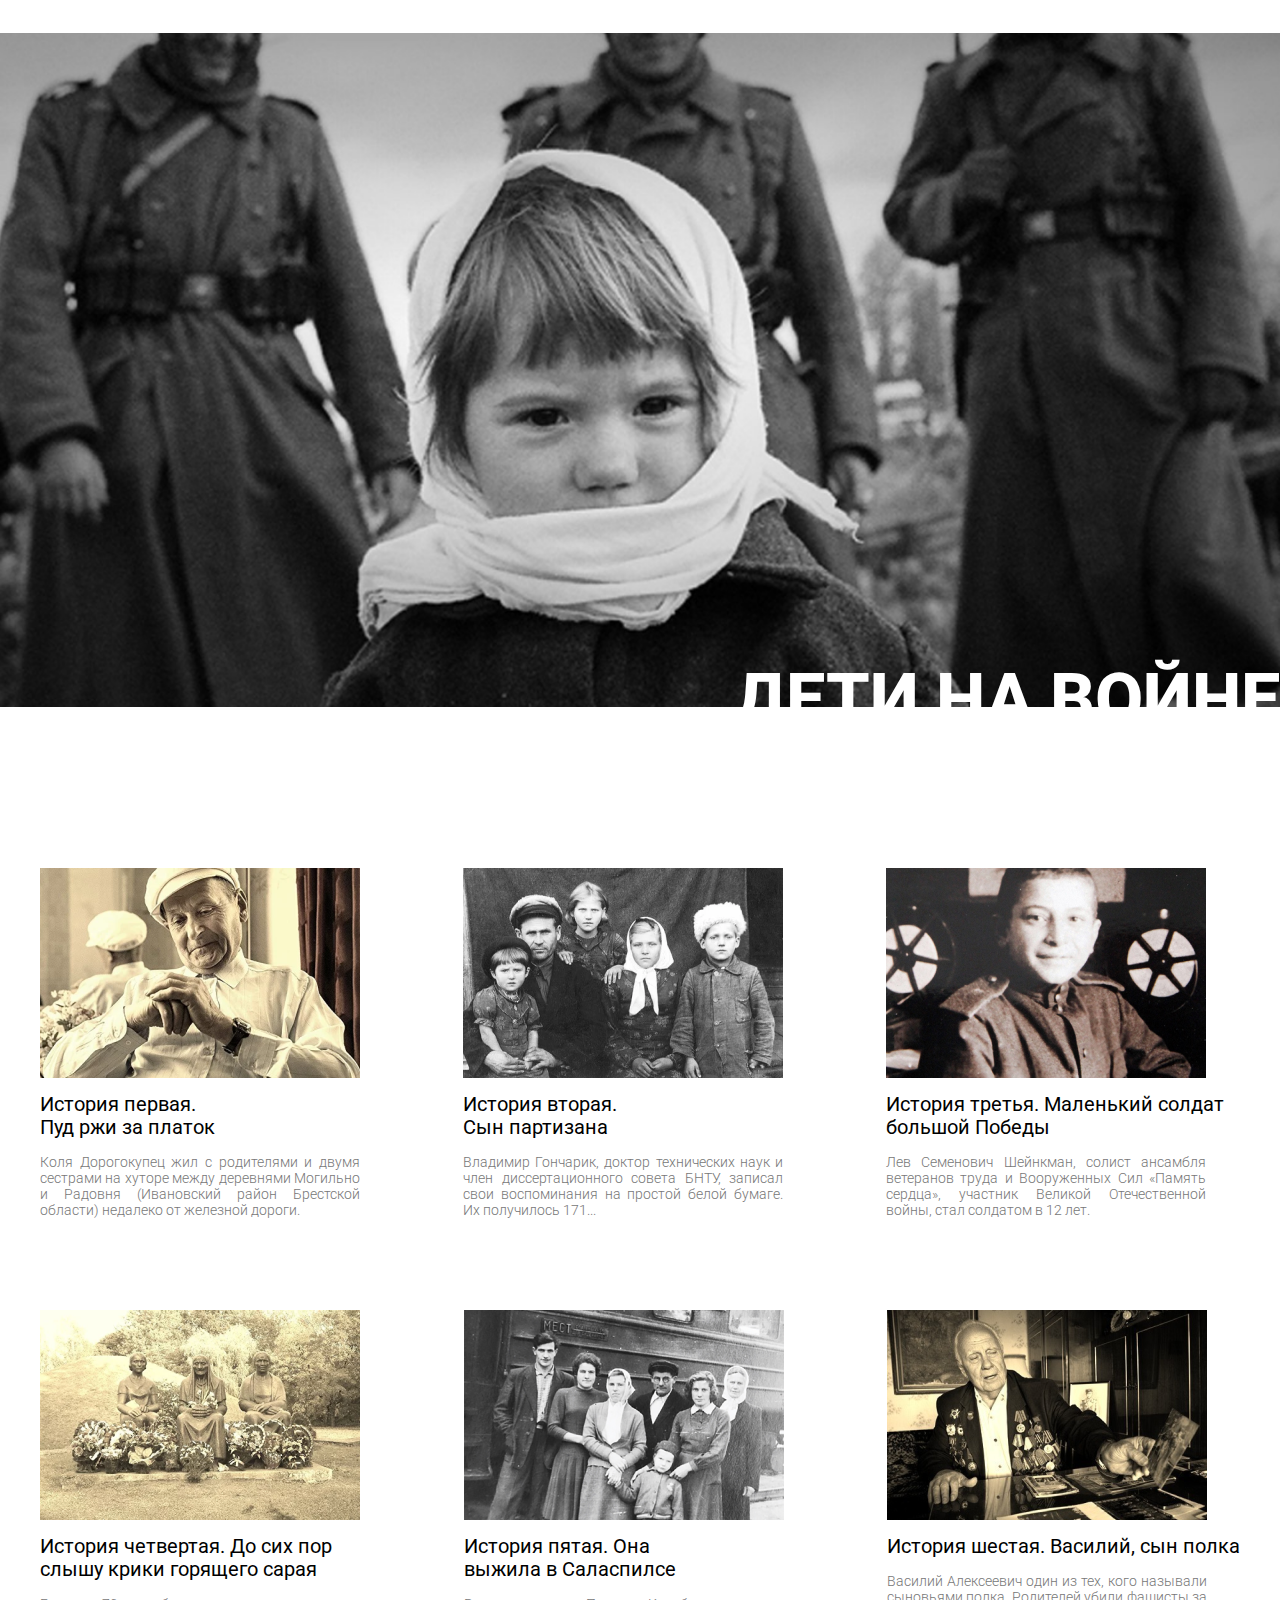
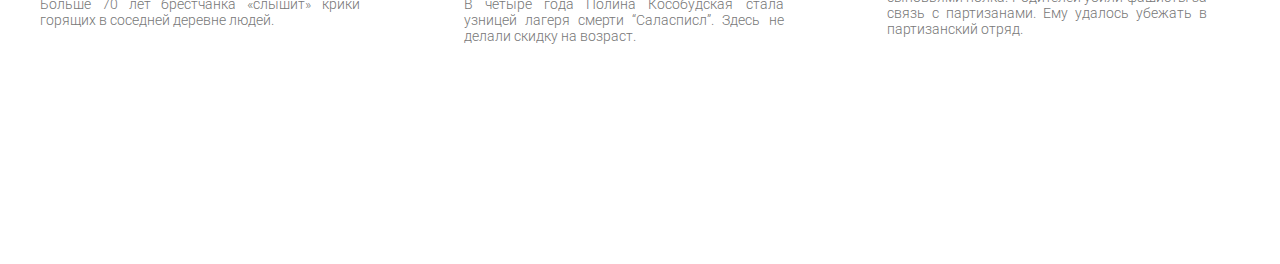
==== commit 6d6c3468: "Add files via upload" ====
--- a/blr.html
+++ b/blr.html
@@ -1,243 +1,60 @@
-<!DOCTYPE html>
-<html lang="en">
-<head>
-    <meta charset="UTF-8">
-    <title>Беларусь</title>
-    <link rel="stylesheet" href="bllr.css">
-    <link rel="stylesheet" href="itc-slider.css">
-    <link rel="stylesheet" href="slider2.css">
-    <script src="itc-slider.js" defer ></script>
-    <style>
-        *,
-        *::before,
-        *::after {
-            box-sizing: border-box;
-        }
-
-        body {
-            margin: 0;
-            font-family: -apple-system, BlinkMacSystemFont, 'Segoe UI', Roboto,
-            'Helvetica Neue', Arial, sans-serif, 'Apple Color Emoji', 'Segoe UI Emoji',
-            'Segoe UI Symbol';
-        }
-        .slider_wrap * {
-            box-sizing: border-box;
-            -moz-box-sizing: border-box;
-            -webkit-box-sizing: border-box;
-        }
-        .slider-item img { max-width: 100%;}
-
-        .container {
-            max-width: 700px;
-            margin: 0 auto;
-        }
-
-        .slider__wrapper {
-            overflow: hidden;
-        }
-
-        .slider__item {
-            flex: 0 0 33.3333333333%;
-            max-width: 33.3333333333%;
-            height: 250px;
-            display: flex;
-            justify-content: center;
-            align-items: center;
-            color: rgba(255,255,255, 0.8);
-            font-size: 7rem;
-        }
-
-        .slider__item:nth-child(1) {
-        }
-
-        .slider__item:nth-child(2) {
-        }
-
-        .slider__item:nth-child(3) {
-        }
-
-        .slider__item:nth-child(4) {
-        }
-
-        .slider__item:nth-child(5) {
-        }
-    </style>
-
-</head>
-<body>
-<img class="fon1" src="fon.jpg" alt="">
-
-<div class="bigt1"></div>
-<img class="flag" src="flag.png" alt="">
-<div class="txt4">Источник наших ценностей - историческая память. В сложнейших условиях закалились многовековые духовно-нравственные ориентиры, сформировался настоящий белорусский характер. Сегодня больше говорится о Великой Отечественной войне, но это не означает забвение или неприятие других этапов развития государственности. В течение нашей жизни мы должны к этому вернуться, чтобы показать нашим детям и молодежи, - кто мы и откуда, что мы прошли и сколько потеряли человеческих жизней, стремясь к нашей независимости.</div>
-<div class="txt5">Беларусь в цифрах</div>
-<div class="txt6">В Беларуси под оккупацией, продолжавшейся почти три года, оказались около 8 млн жителей и около 900 тыс. советских военнопленных. Главным средством насаждения своего "нового порядка" нацисты избрали политику геноцида и массового террора. Концлагеря, тюрьмы, гетто действовали практически в каждом районе Беларуси. Всего в пределах республики было создано 260 лагерей смерти и 70 гетто.</div>
-<img class="foto1" src="php3.jpg" alt="">
-<img class="foto2" src="php1.jpg" alt="">
-<img class="foto3" src="php2.jpg" alt="">
-<a href="nachalo.html" class="txtf1">Как всё начиналось?</a>
-<a href="index.html" class="txtf2">Дети войны</a>
-<a href="obeliski.html" class="txtf3">Обелиски великого подвига</div>
-<a href="https://www.youtube.com/watch?v=dDoHFLWP3jY&feature=youtu.be" class="custom-btn btn-1">История Беларуси</a>
-<div class="txt7">Историко-культурные наследия Беларуси </div>
-<div class="txt8">Республика Беларусь имеет богатое духовное наследие. Оно формировалось на протяжении веков и передавалось из поколения в поколение. Несмотря на разрушительные войны, стихийные бедствия, общество приумножало достижения предков, развивало науку, литературу, искусство, повышало свой культурно-образовательный, профессиональный уровень. Совокупность материальных и духовных благ, созданных обществом, и есть национальное богатство. </div>
-
-<!-- Модальный -->
-<div id="myModal" class="modal">
-
-    <!-- Модальное содержание -->
-    <div class="modal-content">
-        <span class="close">&times;</span>
-        <p>Самая популярная достопримечательность Беларуси, резиденция известного рода Радзивиллов, внесенная в Список всемирного наследия ЮНЕСКО, является выдающимся примером оборонительного зодчества XVI-XVII веков. Сочетание готики, барокко и ренессанса сделало замок уникальным сооружением в Европе.</p>
-    </div>
-
-</div>
-<div id="myModal_1" class="modal">
-
-    <!-- Модальное содержание -->
-    <div class="modal-content">
-        <span class="close">&times;</span>
-        <p>Чудо инженерной мысли ХIХ века - искусственный водный путь, связавший Балтийское и Черное моря - входит в мировую тройку наравне с каналом Гота в Швеции и Каледонским в Великобритании. Здесь можно увидеть уникальные гидротехнические сооружения, отправиться в путешествие на теплоходе или байдарке по живописным и экологически чистым местам.</p>
-    </div>
-
-</div>
-<div id="myModal_2" class="modal">
-
-    <!-- Модальное содержание -->
-    <div class="modal-content">
-        <span class="close">&times;</span>
-        <p>Гомельский дворец, возвышающийся на берегу реки, некогда принадлежал одному из фаворитов Екатерины II - графу Петру Румянцеву-Задунайскому. В XIX веке имение купил известный полководец Иван Паскевич, собравший здесь богатейшую коллекцию произведений искусства и антиквариата. Последней владелицей резиденции была княгиня Ирина Паскевич - автор первого перевода романа Льва Толстого "Война и мир" на французский язык.</p>
-    </div>
-
-</div>
-<div id="myModal_3" class="modal">
-
-    <!-- Модальное содержание -->
-    <div class="modal-content">
-        <span class="close">&times;</span>
-        <p>Собор Софии Премудрости Божией - один из самых ранних православных храмов в Европе и первый каменный в Беларуси, претендует на внесение в Список всемирного наследия ЮНЕСКО. Возведенный в 1044 - 1066 годах по распоряжению князя Всеслава Чародея, он олицетворял независимое и могущественное Полоцкое княжество. Собор появился после своих "старших сестер" в Киеве и Новгороде, построенных по образцу собора в Константинополе, и стал четвертым в мире храмом Святой Софии.</p>
-    </div>
-
-</div>
-<div id="myModal_4" class="modal">
-
-    <!-- Модальное содержание -->
-    <div class="modal-content">
-        <span class="close">&times;</span>
-        <p>За сказочную красоту и особую утонченность неоготический замок в Коссово называли "рыцарской грезой". На протяжении столетий им владели влиятельные династии: Хрептовичи, Сангушки, Флемминги, Чарторыйские, Сапеги. Но "золотой век" имения наступил во времена богатого промышленника графа Вандолина Пусловского, который первым в Беларуси внедрил в производство паровую машину.</p>
-    </div>
-
-</div>
-<div class="container">
-    <div class="slider" data-slider="itc-slider" data-loop="true">
-        <div class="slider__wrapper">
-            <div class="slider__items">
-                <div class="slider__item">
-                    <div class="slf1">
-                        <img class="f1" src="sl1.jpg" alt="">
-                        <div class="trg1"></div>
-                        <button class="cont" id="myBtn">Подробнее</button>
-                    </div>
-                </div>
-                <div class="slider__item">
-                    <div class="slf2">
-                        <img class="f2" src="sl2.jpg" alt="">
-                        <div class="trg2"></div>
-                        <button class="cont_1" id="myBtn_1">Подробнее</button>
-                    </div>
-                </div>
-                <div class="slider__item">
-                    <div class="slf3">
-                        <img class="f3" src="sl3.jpg" alt="">
-                        <div class="trg3"></div>
-                        <button class="cont_2" id="myBtn_2">Подробнее</button>
-                    </div>
-                </div>
-                <div class="slider__item">
-                    <div class="slf4">
-                        <img class="f4" src="sl4.jpg" alt="">
-                        <div class="trg4"></div>
-                        <button class="cont_3" id="myBtn_3">Подробнее</button>
-                    </div>
-                </div>
-                <div class="slider__item">
-                    <div class="slf5">
-                        <img class="f5" src="sl5.jpg" alt="">
-                        <div class="trg5"></div>
-                        <button class="cont_4" id="myBtn_4">Подробнее</button>
-                    </div>
-                </div>
-            </div>
-        </div>
-        <button class="slider__control" data-slide="next"></button>
-    </div>
-
-</div>
-<a  href="https://www.youtube.com/watch?v=27J92pxKyrw&feature=youtu.be" class="custom-btnn btn-2">Жемчужины Беларуси</a>
-
-<a href="https://www.youtube.com/watch?v=vyTHrVzmOT0&feature=youtu.be" class="custom-btnnn btn-3">Достижения Беларуси</a>
-
-<div class="txt21">Наши достижения</div>
-<div class="txt22">Белорусские ученые уже давно известны за пределами нашей страны. За последние годы получили мировое признание многочисленные отечественные разработки - такие как самые большие карьерные самосвалы, современные электробусы, прототипы электромобиля, супероптика и другие. Многие интересные изобретения неизвестны широкой аудитории, но, определенно, заслуживают ее внимания.
-    Наши светлые умы работают в различных отраслях и создают вещи, которые в значительной мере упрощают и улучшают жизнь.</div>
-
-<div class="ssilka1">
-    <img class="razm" src="nayka.png" alt="">
-    <div class="stat">За последнюю четверть века белорусские ученые достигли серьезных успехов и стали участниками крупнейших международных проектов...</div>
-    <a href="nayka2.html" class="but2">Читать далее</a>
-</div>
-
-<div class="ssilka2">
-    <img class="razm" src="medicine.png" alt="">
-    <div class="med">Сегодня в РНПЦ "Мать и дитя" привозят самых тяжелых пациентов со всей страны ...</div>
-    <a href="nayka.html" class="but3">Читать далее</a>
-</div>
-<div class="ssilka3">
-    <img class="razm" src="sport.png" alt="">
-    <div class="sport">Республика Беларусь занимает достойное место в мировой спортивной семье. Страна стабильно входит в двадцатку сильнейших держав мира, принимающих участие в Олимпийских играх...</div>
-    <a href="sport.html" class="but4">Читать далее</a>
-</div>
-
-
-
-<div class="niz"></div>
-<div class="niz2"></div>
-<div class="bud">Социальные проекты:</div>
-<div class="triangle4"></div>
-<img class="lydi" src="lydi.jpg" alt="">
-<div class="txt40">От истоков до наших дней </div>
-<div class="txt41">Молодечненский район</div>
-<div class="txt42">Гуманитарный проект осуществляется в ГУО "Лебедевская средняя школа Молодечненского района", где важным звеном обученния является историко-краеведческий музей "Спадчына". Он основан в 1984 году ...</div>
-
-<a href="https://www.belarus.by/ru/press-center/humanitarian-cooperation/projects/gumanitarnyj-proekt-ot-istokov-do-nashix-dnej_i_0000145325.html" class="custom-btnnnnnn btn-6">Посмотреть</a>
-
-
-
-<div class="triangle5"></div>
-<div class="txt50">“Живая рука” и браслет заботы </div>
-<img class="baba" src="baba.jpg" alt="">
-<div class="txt51">Екатерина Зайцева из Витебского района</div>
-<div class="txt52">Что скрывается за великими изобретениями? Возьмите годы кропотливой работы, разбавьте их десятками экспериментов и допущенных ошибок, внезапными прозрениями и неиссякаемым энтузиазмом. И вот идея на миллион готова. </div>
-
-<a href="https://www.sb.by/articles/nuzhno-nou-khau-ono-u-nas-est.html" class="custom-btnnnn btn-4">Посмотреть</a>
-
-<div class="triangle6"></div>
-<div class="txt60">Экологические проблемы-решаем вместе</div>
-<div class="txt61">В последнее время экологические проблемы становятся все более масштабными. Во многих странах уже давно приняты меры по их решению. Для этого издают законы, проводят многочисленные акции. А как с этим обстоят дела в нашей стране?</div>
-
-<a href="https://teenage.by/article/reshaem-jekologicheskie-problemy-vmeste" class="custom-btnnnnn btn-5">Посмотреть</a>
-<img class="gryaz" src="gryaz.jpg" alt="">
-
-
-<div class="opros">Как вы считаете, какие гуманитарные проекты помогут в развитии большего патриотизма у молодежи?</div>
-<img class="sticker" src="sticker.webp" alt="">
-<div class="opros1"></div>
-<div class="opros2">Оставьте ваш отзыв (не более 600 символов)</div>
-<div class="opros3"></div>
-<div class="opros4">Отправить</div>
-
-
-<script src="slider2.js"></script>
-<script src="modal.js"></script>
-</body>
+<!DOCTYPE html>
+<html lang="en">
+<head>
+    <link href="https://fonts.googleapis.com/css2?family=Roboto:ital,wght@0,100;0,300;0,400;0,500;0,700;0,900;1,100;1,300;1,400;1,500;1,700;1,900&display=swap" rel="stylesheet"> 
+    <link rel="stylesheet" href="style2.css">
+    <meta charset="UTF-8">
+    <meta http-equiv="X-UA-Compatible" content="IE=edge">
+    <meta name="viewport" content="width=device-width, initial-scale=1.0">
+    <title>Document</title>
+</head>
+<body>
+    <div class="container">
+        <div class="header_wrapper">
+            <div class="header_title">дети на войне</div>
+        </div>
+        <div class="content">
+            <div class="content_container">
+                <div class="content_item">
+                    <img src="c0b87998-30f6-4cb6-a 1(1).png" alt="">
+                    <a href="rja.html" class="item_title title_1">История первая. Пуд ржи за платок </a>
+                    <div class="item_text">Коля Дорогокупец жил с родителями и двумя сестрами на хуторе между деревнями Могильно и Радовня (Ивановский район Брестской области) недалеко от железной дороги.</div>
+                </div>
+                <div class="content_item">
+                    <img src="121ce20628a124c257b4 1(1).png" alt="">
+                    <a href="partizan.html" class="item_title title_2">История вторая.
+                        Сын партизана</a>
+                    <div class="item_text">Владимир Гончарик, доктор технических наук и член диссертационного совета БНТУ, записал свои воспоминания на простой белой бумаге. Их получилось 171...</div>
+                </div>
+                <div class="content_item">
+                    <img src="899d4e5ad388451ae7c5 1(1).png" alt="">
+                    <a href="injex.html" class="item_title title_3">История третья.
+                        Маленький солдат большой Победы</a>
+                    <div class="item_text">Лев Семенович Шейнкман, солист ансамбля ветеранов труда и Вооруженных Сил «Память сердца», участник Великой Отечественной войны, стал солдатом в 12 лет.</div>
+                </div>
+            </div> 
+            <div class="content_container">
+                <div class="content_item">
+                    <img src="fb2cc791-a1c4-454f-a 1(1).png" alt="">
+                    <a href="var.html" class="item_title title_4">История четвертая.
+                        До сих пор слышу крики горящего сарая</a>
+                    <div class="item_text">Больше 70 лет брестчанка «слышит» крики горящих в соседней деревне людей.
+                    </div>
+                </div>
+                <div class="content_item">
+                    <img src="Untitled-4 1(1).png" alt="">
+                    <a href="var3.html" class="item_title title_5">История пятая.
+                        Она выжила в Саласпилсе</a>
+                    <div class="item_text">В четыре года Полина Кособудская стала узницей лагеря смерти “Саласписл”. Здесь не делали скидку на возраст.</div>
+                </div>
+                <div class="content_item">
+                    <img src="6fed03eb-8230-49e4-8 1(1).png" alt="">
+                    <a href="var2.html" class="item_title title_6">История шестая. Василий, сын полка</a>
+                    <div class="item_text">Василий Алексеевич один из тех, кого называли сыновьями полка. Родителей убили фашисты за связь с партизанами. Ему удалось убежать в партизанский отряд.</div>
+                </div>
+            </div> 
+        </div> 
+    </div>
+
+</body>
 </html>--- a/style2.css
+++ b/style2.css
@@ -0,0 +1,90 @@
+ *{padding: 0;margin: 0;border: 0;}
+*,*:before,*:after{-moz-box-sizing: border-box;-webkit-box-sizing: border-box;box-sizing: border-box;}
+:focus,:active{outline: none;}
+a:focus,a:active{outline: none;}
+nav,footer,header,aside{display: block;}
+html,body{height:100%;width:100%;font-size:100%;line-height:1;font-size:14px;-ms-text-size-adjust:100%;-moz-text-size-adjust:100%;-webkit-text-size-adjust:100%;}
+input,button,textarea{font-family:inherit;}
+input::-ms-clear{display: none;}
+button{cursor: pointer;}
+button::-moz-focus-inner{padding:0;border:0;}
+a,a:visited{text-decoration: none;}
+a:hover{text-decoration: none;}
+ul li{list-style: none;}
+img{vertical-align: top;}
+h1,h2,h3,h4,h5,h6{font-size:inherit;font-weight: inherit;}
+body{
+    font-family: 'Roboto', sans-serif;   
+}
+.header_wrapper{
+    width: 100%;
+    display: flex;
+    justify-content: flex-end;
+    background-image: url(ditko.png);
+    background-repeat: no-repeat;
+    background-size: 100%;
+    background-position: center;
+    padding-top: 658px;
+
+}
+.header_title{
+    font-weight: 800;
+    font-size: 70px;
+    line-height: 82px;
+
+/* identical to box height */
+text-transform: uppercase;
+
+color: #FFFFFF;
+}
+.content_item{
+    display: flex;
+    flex-direction: column;
+}
+.content_container{
+    display: flex;
+    justify-content: space-between;
+    margin-bottom: 92px;
+}
+.content_container img{
+    max-height: 210px;
+    max-width: 320px;
+    margin-bottom: 15px;
+}
+.content{
+    padding: 128px 0;
+    max-width: 1200px;
+    margin: 0 auto;
+}
+.item_title{
+    font-weight: 400;
+font-size: 20px;
+line-height: 23px;
+
+color: #000000;
+margin-bottom: 15px;
+}
+.item_text{
+    font-weight: 300;
+font-size: 14px;
+line-height: 16px;
+text-align: justify;
+
+color: #777777;
+max-width: 320px;
+}
+.title_1{
+    max-width: 182px;
+}
+.title_2{
+    max-width: 160px;
+}
+.title_3{
+    max-width: 354px;
+}
+.title_4{
+    max-width: 312px;
+}
+.title_5{
+    max-width: 256px;
+}